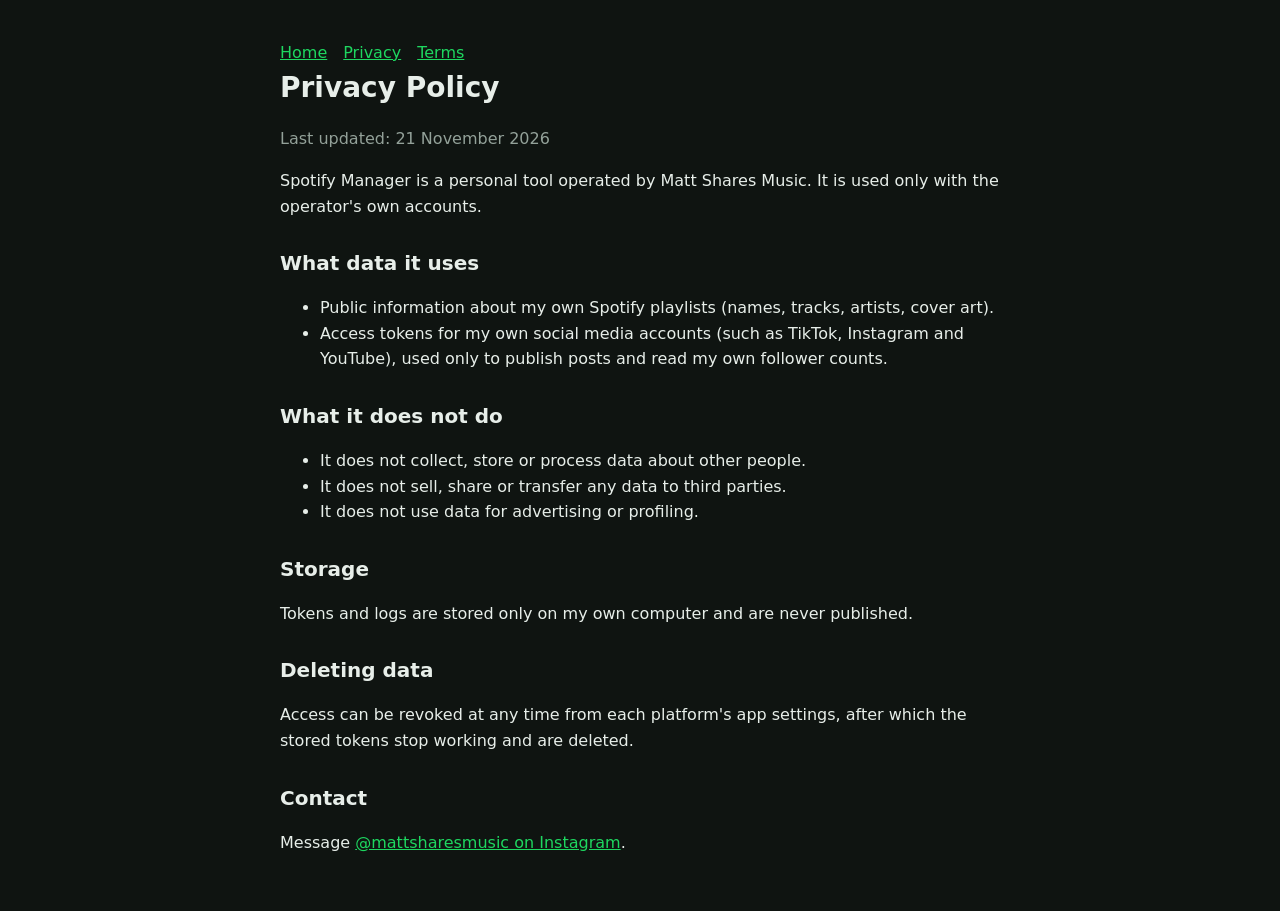
==== privacy.html @ 09437901 "Add files via upload" ====
<!doctype html><html lang="en"><head><meta charset="utf-8"><meta name="viewport" content="width=device-width,initial-scale=1">
<title>Privacy Policy - Spotify Manager</title><link rel="stylesheet" href="style.css"></head><body><main>
<nav><a href="index.html">Home</a><a href="privacy.html">Privacy</a><a href="terms.html">Terms</a></nav>
<h1>Privacy Policy</h1><p class="muted">Last updated: 21 November 2026</p>
<p>Spotify Manager is a personal tool operated by Matt Shares Music. It is used only with the operator's own accounts.</p>
<h2>What data it uses</h2>
<ul><li>Public information about my own Spotify playlists (names, tracks, artists, cover art).</li>
<li>Access tokens for my own social media accounts (such as TikTok, Instagram and YouTube), used only to publish posts and read my own follower counts.</li></ul>
<h2>What it does not do</h2>
<ul><li>It does not collect, store or process data about other people.</li>
<li>It does not sell, share or transfer any data to third parties.</li>
<li>It does not use data for advertising or profiling.</li></ul>
<h2>Storage</h2><p>Tokens and logs are stored only on my own computer and are never published.</p>
<h2>Deleting data</h2><p>Access can be revoked at any time from each platform's app settings, after which the stored tokens stop working and are deleted.</p>
<h2>Contact</h2><p>Message <a href="https://www.instagram.com/mattsharesmusic/">@mattsharesmusic on Instagram</a>.</p>
</main></body></html>
---- style.css ----
:root{--bg:#0f1411;--fg:#e7eee9;--muted:#93a199;--accent:#1ed760}
body{margin:0;background:var(--bg);color:var(--fg);font:16px/1.6 system-ui,Segoe UI,Arial,sans-serif}
main{max-width:720px;margin:0 auto;padding:40px 20px}
h1{font-size:28px;margin:0 0 8px}h2{font-size:20px;margin:28px 0 8px}
a{color:var(--accent)}p,li{color:var(--fg)}.muted{color:var(--muted)}
nav a{margin-right:16px}
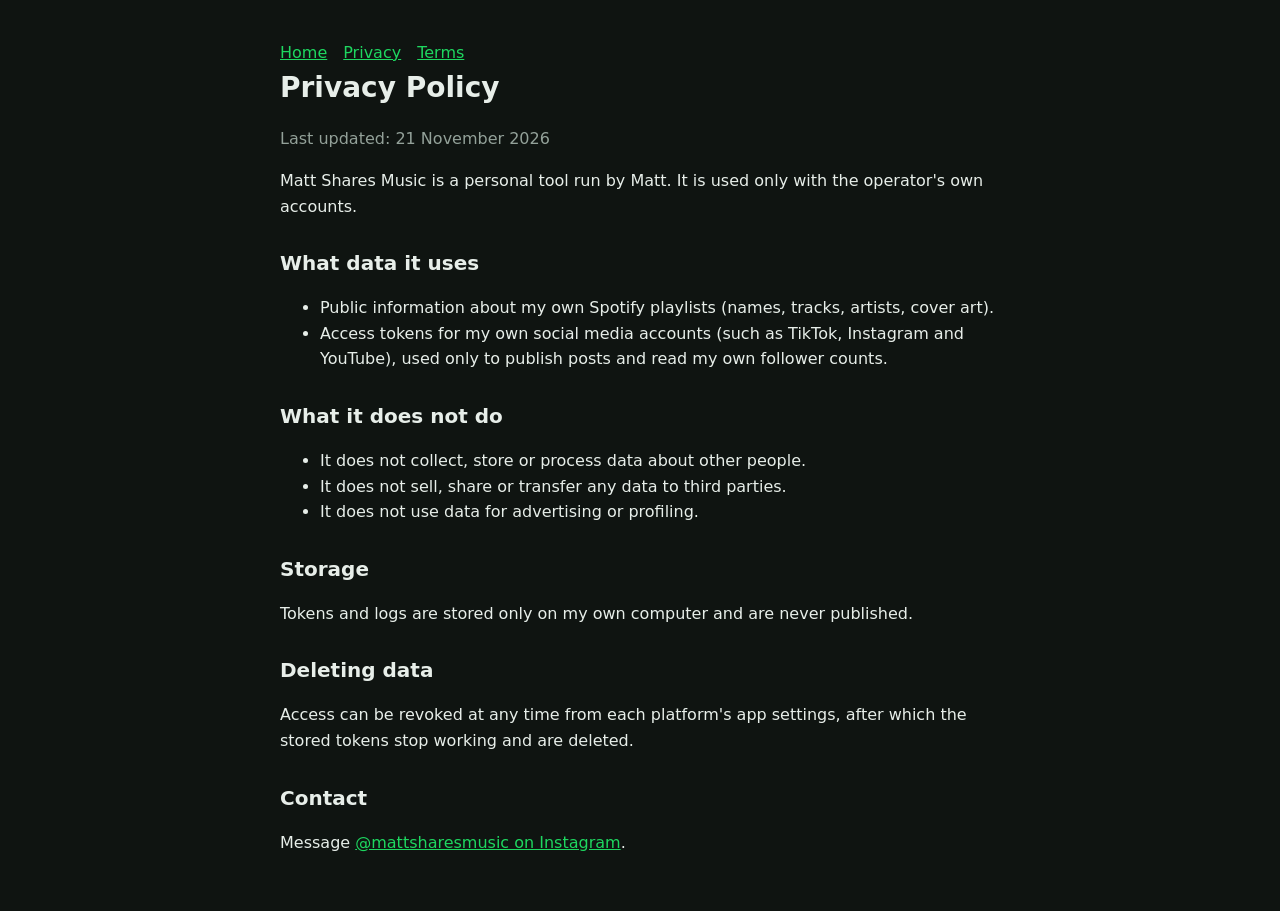
==== commit 49eece99: "Add files via upload" ====
--- a/privacy.html
+++ b/privacy.html
@@ -1,8 +1,8 @@
 <!doctype html><html lang="en"><head><meta charset="utf-8"><meta name="viewport" content="width=device-width,initial-scale=1">
-<title>Privacy Policy - Spotify Manager</title><link rel="stylesheet" href="style.css"></head><body><main>
+<title>Privacy Policy - Matt Shares Music</title><link rel="stylesheet" href="style.css"></head><body><main>
 <nav><a href="index.html">Home</a><a href="privacy.html">Privacy</a><a href="terms.html">Terms</a></nav>
 <h1>Privacy Policy</h1><p class="muted">Last updated: 21 November 2026</p>
-<p>Spotify Manager is a personal tool operated by Matt Shares Music. It is used only with the operator's own accounts.</p>
+<p>Matt Shares Music is a personal tool run by Matt. It is used only with the operator's own accounts.</p>
 <h2>What data it uses</h2>
 <ul><li>Public information about my own Spotify playlists (names, tracks, artists, cover art).</li>
 <li>Access tokens for my own social media accounts (such as TikTok, Instagram and YouTube), used only to publish posts and read my own follower counts.</li></ul>
